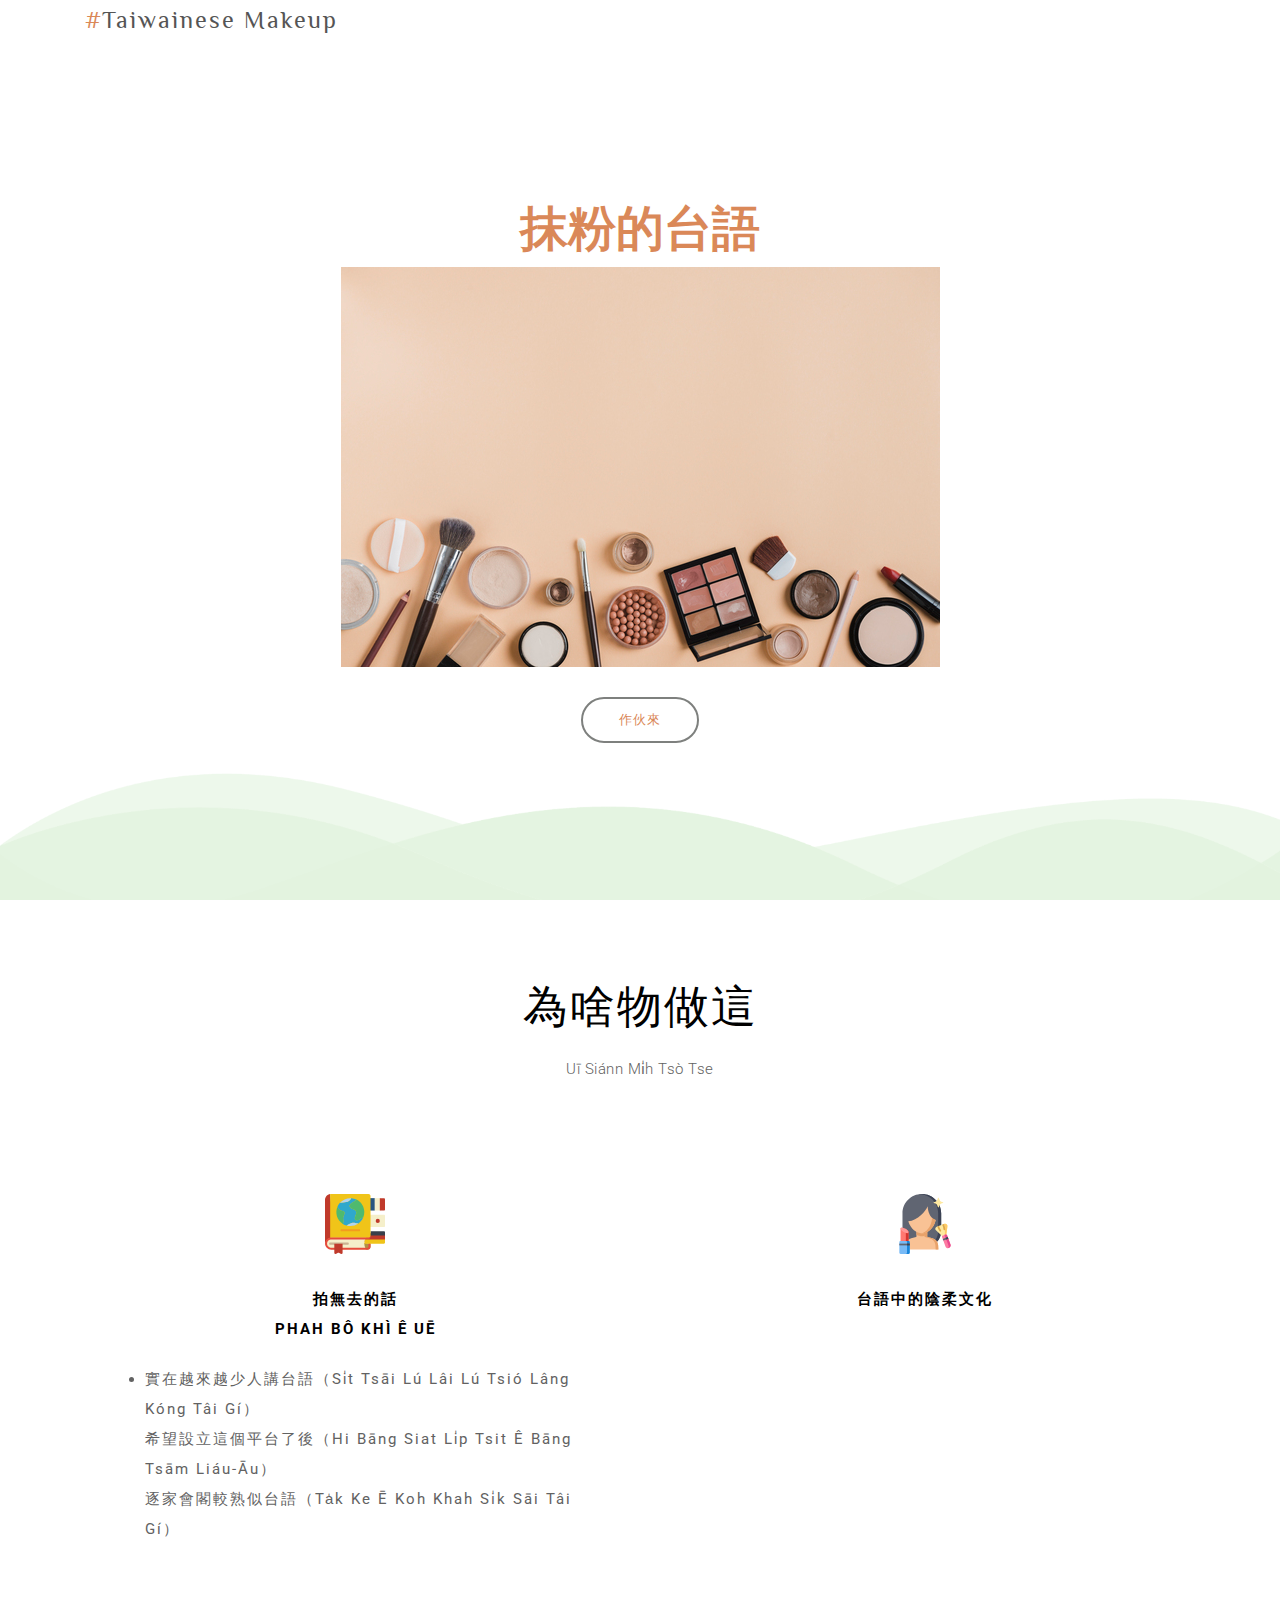
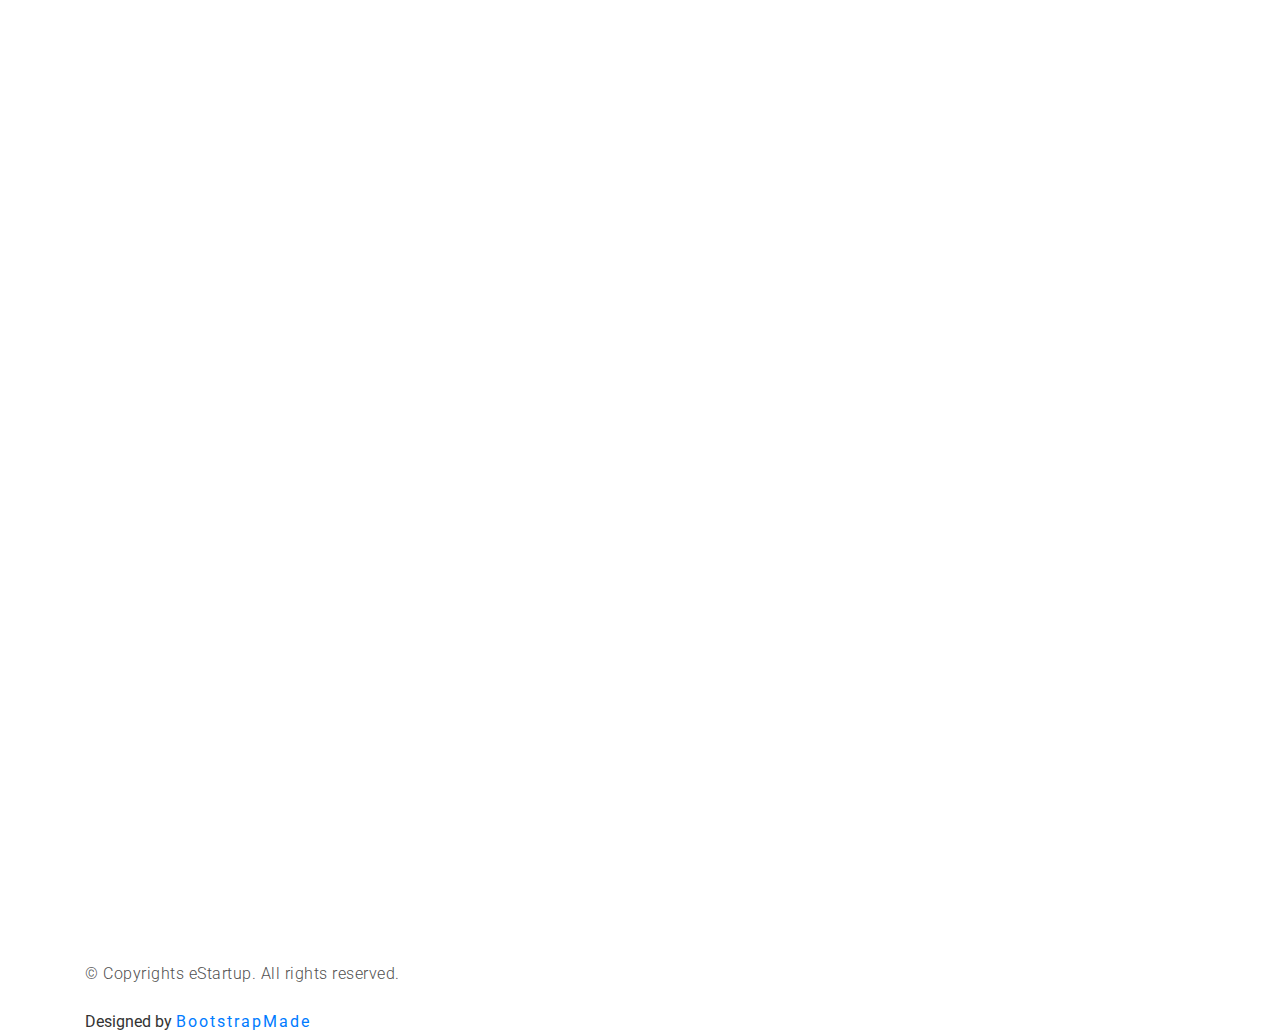
==== taiwanmakeup/index.html @ f529f841 "Add files via upload" ====
<!DOCTYPE html>
<html lang="en">

<head>
    <meta charset="utf-8">
    <title>抹粉的台語</title>
    <meta content="width=device-width, initial-scale=1.0" name="viewport">
    <meta content="" name="keywords">
    <meta content="" name="description">

    <!-- Favicons -->
    <link href="img/favicon.png" rel="icon">
    <link href="img/apple-touch-icon.png" rel="apple-touch-icon">

    <!-- Google Fonts -->
    <link href="https://fonts.googleapis.com/css?family=Open+Sans:300,300i,400,400i,700,700i|Roboto:100,300,400,500,700|Philosopher:400,400i,700,700i" rel="stylesheet">

    <!-- Bootstrap css -->
    <!-- <link rel="stylesheet" href="css/bootstrap.css"> -->
    <link href="lib/bootstrap/css/bootstrap.min.css" rel="stylesheet">

    <!-- Libraries CSS Files -->
    <link href="lib/owlcarousel/assets/owl.carousel.min.css" rel="stylesheet">
    <link href="lib/owlcarousel/assets/owl.theme.default.min.css" rel="stylesheet">
    <link href="lib/font-awesome/css/font-awesome.min.css" rel="stylesheet">
    <link href="lib/animate/animate.min.css" rel="stylesheet">
    <link href="lib/modal-video/css/modal-video.min.css" rel="stylesheet">

    <!-- Main Stylesheet File -->
    <link href="css/style.css" rel="stylesheet">

    <!-- =======================================================
    Theme Name: eStartup
    Theme URL: https://bootstrapmade.com/estartup-bootstrap-landing-page-template/
    Author: BootstrapMade.com
    License: https://bootstrapmade.com/license/
  ======================================================= -->
</head>

<body>

    <header id="header" class="header header-hide">
        <div class="container">

            <div id="logo" class="pull-left">
                <h1><a href="#body" class="scrollto"><span>#</span>Taiwainese Makeup</a></h1>
                <!-- Uncomment below if you prefer to use an image logo -->
                <!-- <a href="#body"><img src="img/logo.png" alt="" title="" /></a>-->
            </div>

            <!-- #nav-menu-container -->
        </div>
    </header>
    <!-- #header -->

    <!--==========================
    Hero Section
  ============================-->
    <section id="hero" class="wow fadeIn">
        <div class="hero-container">
            <div class="middle">

            </div>
            <br>
            <h1>抹粉的台語</h1>
            <img src="img/bg33.jpg" alt="Hero Imgs">
            <a href="#get-started" class="btn-get-started scrollto">作伙來</a>
        </div>
    </section>
    <!-- #hero -->

    <!--==========================
    Get Started Section
  ============================-->
    <section id="get-started" class="padd-section text-center wow fadeInUp">

        <div class="container">
            <div class="section-title text-center">

                <h2>為啥物做這</h2>
                <p class="separator">uī siánn mi̍h tsò tse</p>

            </div>
        </div>

        <div class="container">
            <div class="row">

                <div class="col-md-6 col-lg-6">
                    <div class="feature-block">

                        <img src="img/languages.svg" alt="img" class="img-fluid">
                        <h4>拍無去的話 <br> phah bô khì ê uē</h4>
                        <ul class="tt">
                            <li>實在越來越少人講台語（si̍t tsāi lú lâi lú tsió lâng kóng Tâi gí） <br>希望設立這個平台了後（hi bāng siat li̍p tsit ê bāng tsām liáu-āu） <br>逐家會閣較熟似台語（ta̍k ke ē koh khah si̍k sāi Tâi gí）
                            </li>
                        </ul>


                    </div>
                </div>

                <div class="col-md-6 col-lg-6">
                    <div class="feature-block">

                        <img src="img/makeover.svg" alt="img" class="img-fluid">
                        <h4>台語中的陰柔文化</h4>



                    </div>
                </div>


            </div>
        </div>

    </section>

    <!--==========================
    Features Section
  ============================-->

    <section id="features" class="padd-section text-center wow fadeInUp">

        <div class="container">
            <div class="section-title text-center">
                <h2>畫妝的家私</h2>
                <p class="separator">uē tsng ê ke si</p>
            </div>
        </div>

        <div class="container">
            <div class="row">

                <div class="col-md-6 col-lg-4">
                    <div class="feature-block">
                        <img src="img/16253.png" alt="img" class="img-fluid">
                        <h4>胭脂 <br> ian-tsi
                        </h4>
                    </div>
                </div>

                <div class="col-md-6 col-lg-4">
                    <div class="feature-block">
                        <img src="img/pp.png" alt="img" class="img-fluid">
                        <h4>膨膨 / 膨粉<br> phóng-phòng / phòng-hún </h4>
                    </div>
                </div>

                <div class="col-md-6 col-lg-4">
                    <div class="feature-block">
                        <img src="img/22.png" alt="img" class="img-fluid">
                        <h4>目彩 <br> ba̍k-tshái</h4>
                    </div>
                </div>

                <div class="col-md-6 col-lg-4">
                    <div class="feature-block">
                        <img src="img/333.png" alt="img" class="img-fluid">
                        <h4>喙䫌紅<br> tshuì-phué-âng
                        </h4>

                    </div>
                </div>

                <div class="col-md-6 col-lg-4">
                    <div class="feature-block">
                        <img src="img/18493.png" alt="img " class="img-fluid ">
                        <h4>目線 <br> ba̍k-suànn
                        </h4>

                    </div>
                </div>

                <div class="col-md-6 col-lg-4 ">
                    <div class="feature-block ">
                        <img src="img/29.png " alt="img " class="img-fluid ">
                        <h4>目睫毛膏 <br>ba̍k-tsiat-mn̂g-ko</h4>
                    </div>
                </div>

            </div>
        </div>
    </section>


    <!--==========================
    Pricing Table Section
  ============================-->


    <!--==========================
    Footer
  ============================-->
    <footer>

        <div class="copyrights ">
            <div class="container ">
                <p>&copy; Copyrights eStartup. All rights reserved.</p>
                <div class="credits ">
                    <!--
            All the links in the footer should remain intact.
            You can delete the links only if you purchased the pro version.
            Licensing information: https://bootstrapmade.com/license/
            Purchase the pro version with working PHP/AJAX contact form: https://bootstrapmade.com/buy/?theme=eStartup
          -->
                    Designed by <a href="https://bootstrapmade.com/ ">BootstrapMade</a>
                </div>
            </div>
        </div>

    </footer>



    <a href="# " class="back-to-top "><i class="fa fa-chevron-up "></i></a>

    <!-- JavaScript Libraries -->
    <script src="lib/jquery/jquery.min.js "></script>
    <script src="lib/jquery/jquery-migrate.min.js "></script>
    <script src="lib/bootstrap/js/bootstrap.bundle.min.js "></script>
    <script src="lib/superfish/hoverIntent.js "></script>
    <script src="lib/superfish/superfish.min.js "></script>
    <script src="lib/easing/easing.min.js "></script>
    <script src="lib/modal-video/js/modal-video.js "></script>
    <script src="lib/owlcarousel/owl.carousel.min.js "></script>
    <script src="lib/wow/wow.min.js "></script>
    <!-- Contact Form JavaScript File -->
    <script src="contactform/contactform.js "></script>

    <!-- Template Main Javascript File -->
    <script src="js/main.js "></script>

</body>

</html>
---- taiwanmakeup/lib/modal-video/css/modal-video.min.css ----
@keyframes modal-video{from{opacity:0}to{opacity:1}}@keyframes modal-video-inner{from{transform:translate(0, 100px)}to{transform:translate(0, 0)}}.modal-video{position:fixed;top:0;left:0;width:100%;height:100%;background-color:rgba(0,0,0,0.5);z-index:1000000;cursor:pointer;opacity:1;animation-timing-function:ease-out;animation-duration:.3s;animation-name:modal-video;-webkit-transition:opacity .3s ease-out;-moz-transition:opacity .3s ease-out;-ms-transition:opacity .3s ease-out;-o-transition:opacity .3s ease-out;transition:opacity .3s ease-out}.modal-video-close{opacity:0}.modal-video-close .modal-video-movie-wrap{-webkit-transform:translate(0, 100px);-moz-transform:translate(0, 100px);-ms-transform:translate(0, 100px);-o-transform:translate(0, 100px);transform:translate(0, 100px)}.modal-video-body{max-width:940px;width:100%;height:100%;margin:0 auto;display:table}.modal-video-inner{display:table-cell;vertical-align:middle;width:100%;height:100%}.modal-video-movie-wrap{width:100%;height:0;position:relative;padding-bottom:56.25%;background-color:#333;animation-timing-function:ease-out;animation-duration:.3s;animation-name:modal-video-inner;-webkit-transform:translate(0, 0);-moz-transform:translate(0, 0);-ms-transform:translate(0, 0);-o-transform:translate(0, 0);transform:translate(0, 0);-webkit-transition:-webkit-transform .3s ease-out;-moz-transition:-moz-transform .3s ease-out;-ms-transition:-ms-transform .3s ease-out;-o-transition:-o-transform .3s ease-out;transition:transform .3s ease-out}.modal-video-movie-wrap iframe{position:absolute;top:0;left:0;width:100%;height:100%}.modal-video-close-btn{position:absolute;z-index:2;top:-35px;right:-35px;display:inline-block;width:35px;height:35px;overflow:hidden;border:none;background:transparent}.modal-video-close-btn:before{transform:rotate(45deg)}.modal-video-close-btn:after{transform:rotate(-45deg)}.modal-video-close-btn:before,.modal-video-close-btn:after{content:'';position:absolute;height:2px;width:100%;top:50%;left:0;margin-top:-1px;background:#fff;border-radius:5px;margin-top:-6px}
---- taiwanmakeup/css/style.css ----
@charset "UTF-8";

/*
  Theme Name: eStartup
  Theme URL: https://bootstrapmade.com/estartup-bootstrap-landing-page-template/
  Author: BootstrapMade.com
  License: https://bootstrapmade.com/license/
*/


/*--------------------------------------------------------------
# General
--------------------------------------------------------------*/

body {
    background-color: #fff;
    color: #333;
}

h1,
h2,
h3,
h4,
h5,
h6 {
    margin: 0;
}

h2 {
    color: #000;
    font-weight: 600;
}

h4 {
    color: #000;
    font-size: 15px;
    font-weight: 700;
    letter-spacing: 2px;
    text-transform: uppercase;
    line-height: 2;
}

h5 {
    color: #626262;
    font-size: 16px;
    font-weight: 500;
}

a {
    letter-spacing: 2px;
    text-decoration: none;
}

ul {
    letter-spacing: 1px;
}

li {
    color: #626262;
    font-size: 15px;
    font-weight: 400;
    letter-spacing: 2px;
    line-height: 30px;
    text-transform: capitalize;
}

p {
    color: #505050;
    font-size: 16px;
    font-weight: 300;
    letter-spacing: 0.5px;
    line-height: 2;
    margin-bottom: 20px;
}

span {
    letter-spacing: 1px;
}

.img-fluid {
    height: 60px;
    margin-bottom: 30px;
    width: 60px;
}

#features .img-fluid {
    height: 120px;
    margin-bottom: 30px;
    width: 120px;
}

.container-full {
    padding-left: 0;
    padding-right: 0;
}

.btn {
    border: 1px solid #fff;
    border-radius: 50px;
    color: #fff;
    font-size: 11px;
    font-weight: 600;
    padding: 15px 40px;
    text-transform: uppercase;
    -moz-transition: all 0.5s ease-in-out 0s;
    -ms-transition: all 0.5s ease-in-out 0s;
    -o-transition: all 0.5s ease-in-out 0s;
    -webkit-transition: all 0.5s ease-in-out 0s;
    transition: all 0.5s ease-in-out 0s;
}

.btn-default:hover {
    color: #fff;
    background-color: #e6e6e6;
    border-color: #adadad;
}

.fa {
    font-size: 13px;
}


/* Back to top button */

.back-to-top {
    position: fixed;
    display: none;
    background: #da8858;
    line-height: 1;
    color: #fff;
    padding: 7px 12px 13px 12px;
    font-size: 16px;
    border-radius: 2px;
    right: 15px;
    bottom: 15px;
    transition: background 0.5s;
}

@media (max-width: 768px) {
    .back-to-top {
        bottom: 15px;
    }
}

.back-to-top:focus {
    background: #da8858;
    color: #fff;
    outline: none;
}

.back-to-top:hover {
    background: #da8858;
    color: #fff;
}


/*--------------------------------------------------------------
# Header
--------------------------------------------------------------*/

#header {
    background: #fff;
    position: fixed;
    left: 0;
    top: 0;
    right: 0;
    height: 48px;
    z-index: 3;
    transition: all 0.5s ease;
}

#header #logo {
    padding: 6px 0 0 0;
}

#header #logo h1 {
    color: #505050;
    font-family: "Philosopher", sans-serif;
    font-size: 24px;
    font-weight: 500;
    letter-spacing: 1px;
    margin: 0;
}

#header #logo h1 a {
    color: #555;
    line-height: 1;
    display: inline-block;
    text-decoration: none;
}

#header #logo h1 a span {
    color: #da8858;
}

#header #logo img {
    padding: 0;
    margin: 0;
}

.scroll-header {
    background: #fff;
    box-shadow: 0 3px 7px rgba(0, 0, 0, 0.1);
}


/*--------------------------------------------------------------
# Hero Section
--------------------------------------------------------------*/

#hero {
    width: 100%;
    height: calc(100vh - 40px);
    background: url(../img/hero-bg.png) center bottom no-repeat;
    background-size: 100%;
    position: relative;
    margin-top: 40px;
}

@media (min-width: 1025px) {
    #hero {
        background-attachment: fixed;
    }
}

#hero .hero-container {
    position: absolute;
    bottom: 0;
    top: 0;
    left: 0;
    right: 0;
    display: flex;
    justify-content: center;
    align-items: center;
    flex-direction: column;
    text-align: center;
}

#hero h1 {
    margin: 0 0 10px 0;
    font-size: 48px;
    font-weight: 700;
    line-height: 56px;
    font-family: "Philosopher", sans-serif;
    color: #da8858;
}

@media (max-width: 768px) {
    #hero h1 {
        font-size: 28px;
        line-height: 36px;
    }
}

#hero h2 {
    color: #777;
    margin-bottom: 30px;
    font-size: 20px;
    font-family: "Roboto", sans-serif;
    font-weight: 300;
}

@media (max-width: 768px) {
    #hero h2 {
        font-size: 18px;
        line-height: 24px;
        margin-bottom: 30px;
    }
}

#hero img {
    max-width: 95%;
    margin-bottom: 30px;
    margin-left: auto;
    margin-right: auto;
}

#hero .btn-get-started {
    font-family: "Roboto", sans-serif;
    text-transform: uppercase;
    font-weight: 400;
    font-size: 13px;
    letter-spacing: 1px;
    display: inline-block;
    padding: 11px 36px;
    border-radius: 50px;
    transition: 0.5s;
    margin-bottom: 30px;
    border: 2px solid #7e807e;
    background: #fff;
    color: #da8858;
    text-decoration: none;
}

#hero .btn-get-started:hover {
    background: #da8858;
    color: #fff;
}

#hero .btns a {
    color: #555;
    font-size: 11px;
    font-weight: 600;
    text-transform: uppercase;
    margin: 4px 20px;
    text-decoration: none;
    transition: 0.3s;
}

@media (max-width: 575px) {
    #hero .btns a {
        margin: 4px 8px;
    }
}

#hero .btns a:hover {
    color: #da8858;
}

.middle {
    padding: 5px
}


/*--------------------------------------------------------------
# Navigation Menu
--------------------------------------------------------------*/


/* Nav Menu Essentials */

.nav-menu,
.nav-menu * {
    margin: 0;
    padding: 0;
    list-style: none;
}

.nav-menu ul {
    position: absolute;
    display: none;
    top: 100%;
    left: 0;
    z-index: 99;
}

.nav-menu li {
    position: relative;
    white-space: nowrap;
}

.nav-menu>li {
    float: left;
}

.nav-menu li:hover>ul,
.nav-menu li.sfHover>ul {
    display: block;
}

.nav-menu ul ul {
    top: 0;
    left: 100%;
}

.nav-menu ul li {
    min-width: 180px;
}


/* Nav Menu Arrows */

.sf-arrows .sf-with-ul {
    padding-right: 22px;
}

.sf-arrows .sf-with-ul:after {
    content: "\f107";
    position: absolute;
    right: 8px;
    margin-top: 1px;
    font-family: FontAwesome;
    font-style: normal;
    font-weight: normal;
}

.sf-arrows ul .sf-with-ul:after {
    content: "\f105";
}


/* Nav Meu Container */

#nav-menu-container {
    float: right;
    margin: 0 0 0 0;
}

@media (max-width: 1024px) {
    #nav-menu-container {
        display: none;
    }
}


/* Nav Meu Styling */

.nav-menu a {
    padding: 8px 8px;
    text-decoration: none;
    display: inline-block;
    color: #555;
    font-family: "Roboto", sans-serif;
    font-weight: 400;
    font-size: 14px;
    outline: none;
    letter-spacing: 0;
    transition: 0.3s;
}

.nav-menu li:hover>a,
.nav-menu>.menu-active>a {
    color: #da8858;
}

.nav-menu>li {
    margin-left: 10px;
}

.nav-menu ul {
    margin: 0;
    padding: 10px;
    box-shadow: 0px 0px 30px rgba(127, 137, 161, 0.25);
    background: #fff;
}

.nav-menu ul li {
    transition: 0.3s;
}

.nav-menu ul li a {
    padding: 5px 10px;
    color: #333;
    transition: 0.3s;
    display: block;
    font-size: 14px;
    text-transform: none;
}

.nav-menu ul li:hover>a {
    color: #da8858;
}

.nav-menu ul ul {
    margin: 0;
}


/* Mobile Nav Toggle */

#mobile-nav-toggle {
    position: fixed;
    right: 0;
    top: 0;
    z-index: 999;
    margin: 4px 20px 0 0;
    border: 0;
    background: none;
    font-size: 24px;
    display: none;
    transition: all 0.4s;
    outline: none;
    cursor: pointer;
}

#mobile-nav-toggle i {
    color: #555;
    font-size: 24px;
}

@media (max-width: 1024px) {
    #mobile-nav-toggle {
        display: inline;
    }
}


/* Mobile Nav Styling */

#mobile-nav {
    position: fixed;
    top: 0;
    padding-top: 18px;
    bottom: 0;
    z-index: 998;
    background: rgba(52, 59, 64, 0.9);
    left: -260px;
    width: 260px;
    overflow-y: auto;
    transition: 0.4s;
}

#mobile-nav ul {
    padding: 0;
    margin: 0;
    list-style: none;
}

#mobile-nav ul li {
    position: relative;
}

#mobile-nav ul li a {
    color: #fff;
    font-size: 14px;
    overflow: hidden;
    padding: 6px 22px 6px 15px;
    position: relative;
    text-decoration: none;
    width: 100%;
    display: block;
    outline: none;
    letter-spacing: 0;
}

#mobile-nav ul li a:hover {
    color: #fff;
}

#mobile-nav ul li li {
    padding-left: 30px;
}

#mobile-nav ul .menu-has-children i {
    position: absolute;
    right: 0;
    z-index: 99;
    padding: 15px;
    cursor: pointer;
    color: #fff;
}

#mobile-nav ul .menu-has-children i.fa-chevron-up {
    color: #da8858;
}

#mobile-nav ul .menu-item-active {
    color: #da8858;
}

#mobile-body-overly {
    width: 100%;
    height: 100%;
    z-index: 997;
    top: 0;
    left: 0;
    position: fixed;
    background: rgba(52, 59, 64, 0.9);
    display: none;
}


/* Mobile Nav body classes */

body.mobile-nav-active {
    overflow: hidden;
}

body.mobile-nav-active #mobile-nav {
    left: 0;
}

body.mobile-nav-active #mobile-nav-toggle i {
    color: #fff;
}


/*--------------------------------------------------------------
# Sections
--------------------------------------------------------------*/

.padd-section {
    padding-bottom: 80px;
    padding-top: 80px;
}

@media (max-width: 992px) {
    .padd-section {
        padding-top: 40px;
        padding-bottom: 40px;
    }
}

.section-title {
    margin-bottom: 80px;
}

@media (max-width: 992px) {
    .section-title {
        margin-bottom: 40px;
    }
}

.section-title h2 {
    font-family: "Roboto", sans-serif;
    font-size: 45px;
    font-weight: 100;
    letter-spacing: 2px;
    margin-bottom: 20px;
    text-transform: capitalize;
}

.section-title .separator {
    margin: 0;
}

.separator {
    color: #626262;
    font-family: "Roboto", sans-serif;
    font-size: 15px;
    font-weight: 300;
    margin-bottom: 30px;
    text-transform: capitalize;
}


/* Get Started Section
--------------------------------*/

#get-started {
    display: inline-block;
    height: 100%;
    width: 100%;
}

#get-started .feature-block {
    background: #fff none repeat scroll 0 0;
    padding: 30px 20px;
    transition: all 0.5s ease-in-out 0s;
}

.tt {
    text-align: left;
}

@media (max-width: 991px) {
    #get-started .feature-block {
        margin-bottom: 30px;
    }
}

#get-started .feature-block:hover {
    box-shadow: 0 0 35px rgba(0, 0, 0, 0.1);
    transition: all 0.5s ease-in-out 0s;
}

#get-started .feature-block h4 {
    margin-bottom: 20px;
}

#get-started .feature-block p {
    margin-bottom: 20px;
}

#get-started .feature-block a {
    color: #505050;
    font-size: 12px;
    font-weight: 600;
    text-decoration: none;
    text-transform: capitalize;
    transition: 0.3s;
}

#get-started .feature-block a:hover {
    color: #da8858;
}


/* About Us Section
--------------------------------*/

#about-us img {
    max-width: 100%;
}

#about-us .about-content {
    padding-top: 60px;
}

#about-us .about-content h2 {
    color: #252525;
    font-family: "roboto";
    font-size: 39px;
    font-weight: 100;
    letter-spacing: 2px;
    margin-bottom: 20px;
    text-transform: capitalize;
}

#about-us .about-content span {
    font-weight: 700;
    padding-right: 10px;
    text-transform: uppercase;
}

#about-us .about-content ul li {
    line-height: 36px;
}

#about-us .about-content ul li .fa {
    padding-right: 20px;
}


/* Features Section
--------------------------------*/

#features {
    display: inline-block;
    height: 100%;
    width: 100%;
}

#features .feature-block {
    background: #fff none repeat scroll 0 0;
    padding: 30px 20px;
    margin-bottom: 30px;
    transition: all 0.5s ease-in-out 0s;
}

#features .feature-block:hover {
    box-shadow: 0 0 35px rgba(0, 0, 0, 0.1);
    transition: all 0.5s ease-in-out 0s;
}

#features .feature-block h4 {
    margin-bottom: 20px;
}

#features .feature-block p {
    margin-bottom: 0;
}


/* Screenshots Section
--------------------------------*/

.owl-dot.active>span {
    height: 10px !important;
    width: 10px !important;
}

.owl-theme .owl-dots .owl-dot span {
    height: 10px !important;
    width: 10px !important;
}

.owl-item img {
    cursor: pointer;
}

.owl-stage-outer {
    margin-bottom: 30px;
}

.owl-theme .owl-nav {
    display: none;
    margin-top: 10px;
}

.owl-theme .owl-dots .owl-dot.active span,
.owl-theme .owl-dots .owl-dot:hover span {
    background: #da8858;
}

.owl-theme .owl-dots .owl-dot span {
    background: #ddd;
}


/* Video Section
--------------------------------*/

#video {
    background: url(../img/video-bg.jpg) center center;
    background-repeat: no-repeat;
    background-size: cover;
    height: 400px;
    overflow: hidden;
}

#video .overlay {
    background: rgba(0, 0, 0, 0.85);
    height: 100%;
}

#video .overlay .play-btn {
    width: 94px;
    height: 94px;
    background: radial-gradient(#da8858 50%, rgba(113, 197, 93, 0.15) 52%);
    border-radius: 50%;
    display: block;
    margin: 153px auto 0;
    position: relative;
    overflow: hidden;
}

#video .overlay .play-btn::after {
    content: '';
    position: absolute;
    left: 50%;
    top: 50%;
    -webkit-transform: translateX(-40%) translateY(-50%);
    transform: translateX(-40%) translateY(-50%);
    width: 0;
    height: 0;
    border-top: 10px solid transparent;
    border-bottom: 10px solid transparent;
    border-left: 15px solid #fff;
    z-index: 100;
    transition: all 400ms cubic-bezier(0.55, 0.055, 0.675, 0.19);
}

#video .overlay .play-btn:before {
    content: '';
    position: absolute;
    width: 120px;
    height: 120px;
    -webkit-animation-delay: 0s;
    animation-delay: 0s;
    -webkit-animation: pulsate1 2s;
    animation: pulsate1 2s;
    -webkit-animation-direction: forwards;
    animation-direction: forwards;
    -webkit-animation-iteration-count: infinite;
    animation-iteration-count: infinite;
    -webkit-animation-timing-function: steps;
    animation-timing-function: steps;
    opacity: 1;
    border-radius: 50%;
    border: 2px solid rgba(255, 255, 255, 0.5);
    top: -15%;
    left: -15%;
    background: rgba(198, 16, 0, 0);
}

#video .overlay .play-btn:hover::after {
    border-left: 15px solid #da8858;
    -webkit-transform: scale(20);
    transform: scale(20);
}

#video .overlay .play-btn:hover::before {
    content: '';
    position: absolute;
    left: 50%;
    top: 50%;
    -webkit-transform: translateX(-40%) translateY(-50%);
    transform: translateX(-40%) translateY(-50%);
    width: 0;
    height: 0;
    border: none;
    border-top: 10px solid transparent;
    border-bottom: 10px solid transparent;
    border-left: 15px solid #fff;
    z-index: 200;
    -webkit-animation: none;
    animation: none;
    border-radius: 0;
}

@-webkit-keyframes pulsate1 {
    0% {
        -webkit-transform: scale(0.6, 0.6);
        transform: scale(0.6, 0.6);
        opacity: 1;
    }
    100% {
        -webkit-transform: scale(1, 1);
        transform: scale(1, 1);
        opacity: 0;
    }
}

@keyframes pulsate1 {
    0% {
        -webkit-transform: scale(0.6, 0.6);
        transform: scale(0.6, 0.6);
        opacity: 1;
    }
    100% {
        -webkit-transform: scale(1, 1);
        transform: scale(1, 1);
        opacity: 0;
    }
}

@-webkit-keyframes pulsate2 {
    0% {
        -webkit-transform: scale(0.1, 0.1);
        transform: scale(0.1, 0.1);
        opacity: 1;
    }
    100% {
        -webkit-transform: scale(1, 1);
        transform: scale(1, 1);
        opacity: 0;
    }
}


/* Team Section
--------------------------------*/

#team .team-block {
    box-shadow: 0 0 35px rgba(0, 0, 0, 0.1);
    height: 254px;
    overflow: hidden;
    position: relative;
    width: 100%;
}

@media (max-width: 991px) {
    #team .team-block {
        margin-bottom: 30px;
    }
}

#team .team-block img {
    width: 100%;
}

#team .team-block .team-content {
    background: #fff none repeat scroll 0 0;
    bottom: 0;
    box-shadow: 0 0 4px 0 rgba(0, 0, 0, 0.2), 0 0 0 0 rgba(0, 0, 0, 0.19);
    bottom: -147px;
    padding: 20px 0;
    position: absolute;
    width: 100%;
    transition: all 0.5s ease-in-out 0s;
}

#team .team-block .team-content ul {
    display: block;
    width: 100%;
}

#team .team-block .team-content ul li {
    display: inline-block;
}

#team .team-block .team-content ul li a {
    color: #626262;
}

#team .team-block .team-content ul li a .fa {
    float: left;
    padding-left: 10px;
    padding-right: 10px;
    transition: 0.3s;
}

#team .team-block .team-content ul li a .fa:hover {
    color: #da8858;
}

#team .team-block .team-content ul>span {
    display: inline-block;
    font-size: 14px;
    font-weight: 300;
    letter-spacing: 0.5px;
    margin-bottom: 20px;
    text-transform: uppercase;
}

#team .team-block:hover .team-content {
    bottom: 0px;
    transition: all 0.5s ease-in-out 0s;
}


/* Testimonials Section
--------------------------------*/

#testimonials .testimonials-content {
    box-shadow: 0 0 35px rgba(0, 0, 0, 0.1);
    padding: 49px 20px;
}

#testimonials .testimonials-content::before {
    color: #da8858;
    content: "";
    display: inline-block;
    font: 70px/1 FontAwesome;
    position: absolute;
    right: 43px;
    text-align: left;
    top: -29px;
}

#testimonials .top-top>h2 {
    font-family: "Roboto" sans-serif;
    font-size: 45px;
    font-weight: 100;
    letter-spacing: 2px;
    margin-bottom: 20px;
    text-transform: capitalize;
}

#testimonials .top-top>h4 {
    font: 700 12px Lato, sans-serif;
}

#testimonials .top-top span {
    font-size: 12px;
    font-weight: 300;
    margin-left: 26px;
}

#testimonials .btm-btm ul li {
    float: left;
    margin-left: 13px;
    border-radius: 50%;
    margin-right: 13px;
    background: #ddd none repeat scroll 0 0;
    border-radius: 50%;
    box-shadow: 0 0 35px rgba(0, 0, 0, 0.1);
    cursor: pointer;
    display: block;
    height: 10px;
    width: 10px;
}

#testimonials .btm-btm .active {
    background: #da8858;
}

.carousel-indicators {
    position: relative;
    bottom: 0;
    left: 0;
    bottom: 0 !important;
    z-index: 15;
    width: auto;
    padding-left: 0;
    margin: 30px auto 0 auto;
    margin-right: auto;
    text-align: center;
    list-style: none;
    margin-bottom: 0;
    display: inline-block;
}

.carousel-indicators li {
    margin: 0;
}


/* Pricing Table Section
--------------------------------*/

#pricing .block-pricing {
    background: #fff;
    box-shadow: 0 0 0 0 rgba(0, 0, 0, 0.2), 0 0 4px 0 rgba(0, 0, 0, 0.19);
    display: inline-block;
    position: relative;
    width: 100%;
}

@media (max-width: 991px) {
    #pricing .block-pricing {
        margin-bottom: 30px;
    }
}

#pricing .block-pricing .table {
    margin-bottom: 0;
    padding: 30px 15px;
    max-width: 100%;
    width: 100%;
}

#pricing .block-pricing .table h4 {
    padding-bottom: 30px;
}

#pricing .block-pricing h2 {
    margin-bottom: 30px;
}

#pricing .block-pricing ul {
    list-style: outside none none;
    margin: 10px auto;
    max-width: 240px;
    padding: 0;
}

#pricing .block-pricing ul li {
    border-bottom: 1px solid rgba(153, 153, 153, 0.3);
    padding: 12px 0;
    text-align: center;
}

#pricing .block-pricing ul li b {
    color: #3c4857;
}

#pricing .block-pricing .table .table_btn a {
    background: #da8858;
    color: #fff;
    margin: 0;
    display: inline-block;
}

#pricing .block-pricing .table .table_btn a:hover {
    background: #55b03f;
}

#pricing .block-pricing .table .table_btn a .fa {
    font-size: 13px;
    margin-right: 5px;
}

#pricing .p-container {
    padding-left: 0;
    padding-right: 0;
    align-self: center
}


/* Blog Section
--------------------------------*/

@media (max-width: 991px) {
    #blog .block-blog {
        margin-bottom: 30px;
    }
}

#blog .block-blog img {
    width: 100%;
}

#blog .block-blog .content-blog {
    box-shadow: 0 0 0 0 rgba(0, 0, 0, 0.2), 0 0 4px 0 rgba(0, 0, 0, 0.19);
    display: inline-block;
    min-height: 125px;
    padding: 20px 10px;
    width: 100%;
}

#blog .block-blog .content-blog h4 {
    line-height: 24px;
    margin-bottom: 20px;
    text-transform: capitalize;
    font-weight: normal;
    letter-spacing: 0;
    font-size: 16px;
}

#blog .block-blog .content-blog h4 a {
    color: #555;
    text-decoration: none;
    transition: 0.3s;
}

#blog .block-blog .content-blog h4 a:hover {
    color: #da8858;
}

#blog .block-blog .content-blog>span {
    float: left;
    font-size: 12px;
}

#blog .block-blog .content-blog a.readmore {
    color: #505050;
    font-size: 12px;
    font-weight: 600;
    text-decoration: none;
    transition: 0.3s;
    letter-spacing: 0;
    text-transform: capitalize;
}

#blog .block-blog .content-blog a.readmore:hover {
    color: #da8858;
}


/* Newsletter Section
--------------------------------*/

#newsletter {
    background: transparent url(../img/newsletter-bg.jpg) no-repeat center top fixed;
    background-size: cover;
}

#newsletter .overlay {
    background: linear-gradient(rgba(255, 255, 255, 0.9) 0%, rgba(255, 255, 255, 0.2) 95%);
    height: 100%;
    width: 100%;
}

#newsletter .form-control {
    background-color: transparent;
    border: 1px solid #dddddd;
    border-radius: 0;
    color: #888;
    font-size: 11px;
    font-weight: 600;
    height: 50px;
    text-align: center;
    width: 70%;
    background: #fff;
}

@media (max-width: 575px) {
    #newsletter .form-control {
        margin-bottom: 30px;
        width: 100%;
    }
}

#newsletter .form-control:focus {
    border-color: #da8858;
    box-shadow: none;
    outline: 0 none;
}

#newsletter .btn {
    background: #da8858;
    border: 0;
    border-radius: 0;
    height: 50px;
    width: 30%;
    transition: 0.3s;
}

@media (max-width: 575px) {
    #newsletter .btn {
        width: 100%;
    }
}

#newsletter .btn:hover {
    background: #55b03f;
}

#newsletter .btn .fa {
    padding-right: 10px;
}

#newsletter ul {
    display: inline-block;
    margin-top: 40px;
    margin-bottom: 0;
}

#newsletter ul li {
    background: #71c55d;
    border-radius: 50px;
    float: left;
    height: 35px;
    line-height: 35px;
    margin-left: 10px;
    margin-right: 10px;
    width: 35px;
    transition: 0.3s;
}

#newsletter ul li:hover {
    background: #55b03f;
}

#newsletter ul li .fa {
    color: #fff;
}


/* Contact Section
--------------------------------*/

#contact {
    background: #fff;
}

#contact .info {
    color: #222;
}

#contact .info i {
    font-size: 32px;
    color: #da8858;
    float: left;
}

#contact .info p {
    padding: 0 0 10px 50px;
    margin-bottom: 20px;
    line-height: 22px;
    font-size: 14px;
}

#contact .info .email p {
    padding-top: 5px;
}

#contact .social-links {
    padding-bottom: 20px;
}

#contact .social-links a {
    font-size: 18px;
    display: inline-block;
    background: #da8858;
    color: #fff;
    line-height: 1;
    padding: 6px 0 8px 0;
    border-radius: 50%;
    text-align: center;
    width: 36px;
    height: 36px;
    transition: 0.3s;
}

#contact .social-links a:hover {
    background: #55b03f;
    color: #fff;
}

#contact .form #sendmessage {
    color: #da8858;
    border: 1px solid #da8858;
    display: none;
    text-align: center;
    padding: 15px;
    font-weight: 600;
    margin-bottom: 15px;
}

#contact .form #errormessage {
    color: red;
    display: none;
    border: 1px solid red;
    text-align: center;
    padding: 15px;
    font-weight: 600;
    margin-bottom: 15px;
}

#contact .form #sendmessage.show,
#contact .form #errormessage.show,
#contact .form .show {
    display: block;
}

#contact .form .validation {
    color: red;
    display: none;
    margin: 0 0 20px;
    font-weight: 400;
    font-size: 13px;
}

#contact .form input,
#contact .form textarea {
    border-radius: 0;
    box-shadow: none;
    font-size: 14px;
    padding: 12px 10px;
    line-height: 1;
}

#contact .form button[type="submit"] {
    background: #da8858;
    border: 0;
    padding: 10px 24px;
    color: #fff;
    transition: 0.4s;
}

#contact .form button[type="submit"]:hover {
    background: #92d283;
}


/*--------------------------------------------------------------
# Footer
--------------------------------------------------------------*/

.footer {
    background: #2a2c30;
    padding-top: 50px;
}

.footer .footer-logo .navbar-brand {
    color: #fff;
    display: inline-block;
    float: none;
    font-family: "Philosopher", sans-serif;
    font-size: 24px;
    font-weight: 500;
    height: 100%;
    letter-spacing: 0.2em;
    padding-left: 0;
    padding-top: 0;
}

.footer .footer-logo p {
    color: #fff;
    font-size: 12px;
    letter-spacing: 1px;
}

.footer .list-menu>h4 {
    color: #fff;
    padding-bottom: 20px;
}

.footer .list-menu ul li a {
    color: #fff;
    font-size: 12px;
    padding-left: 5px;
    text-decoration: none;
    letter-spacing: 0;
}

.footer .copyrights {
    background: #fff;
    margin-top: 50px;
    text-align: center;
    padding: 25px;
}

.footer .copyrights p,
.footer .copyrights .credits {
    margin: 0;
    padding: 0;
    font-family: "Open Sans", sans-serif;
    font-weight: normal;
    font-size: 14px;
    letter-spacing: 0;
}

.footer .copyrights p a,
.footer .copyrights .credits a {
    letter-spacing: 0;
    color: #da8858;
}
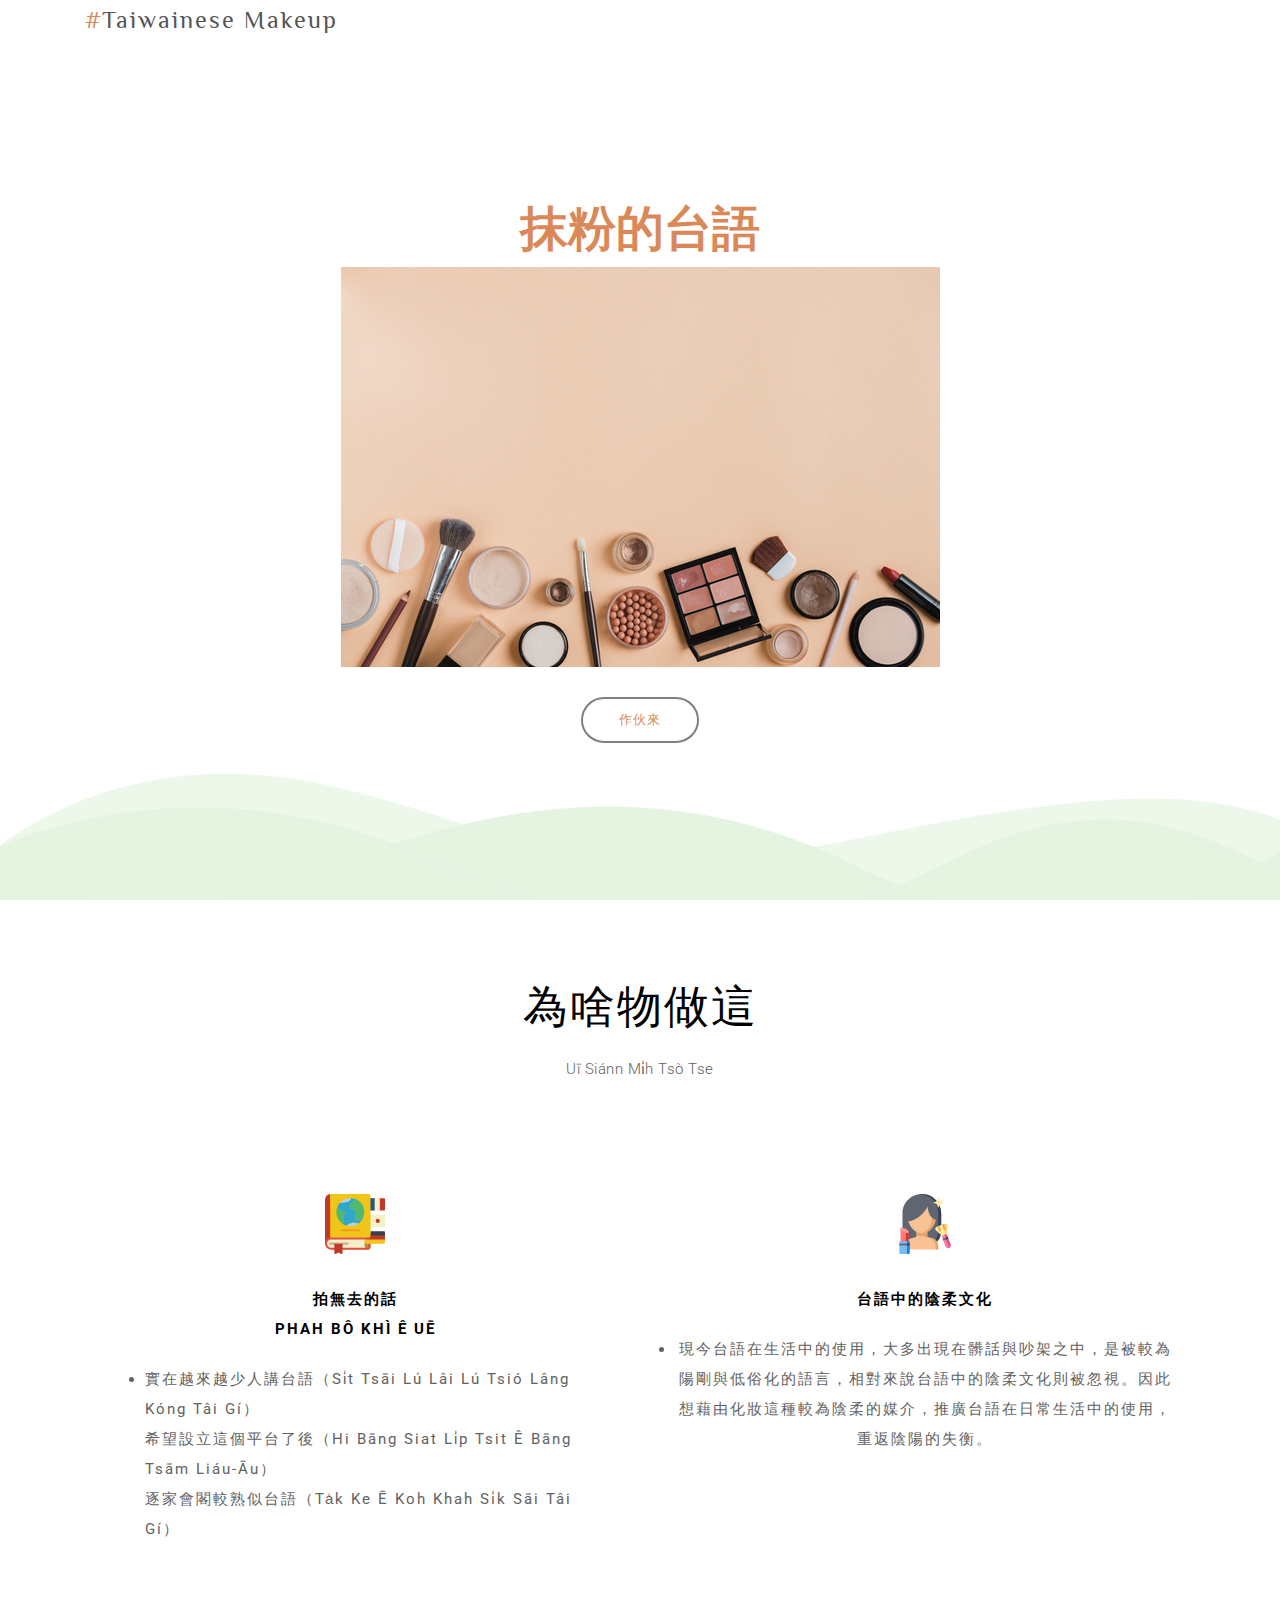
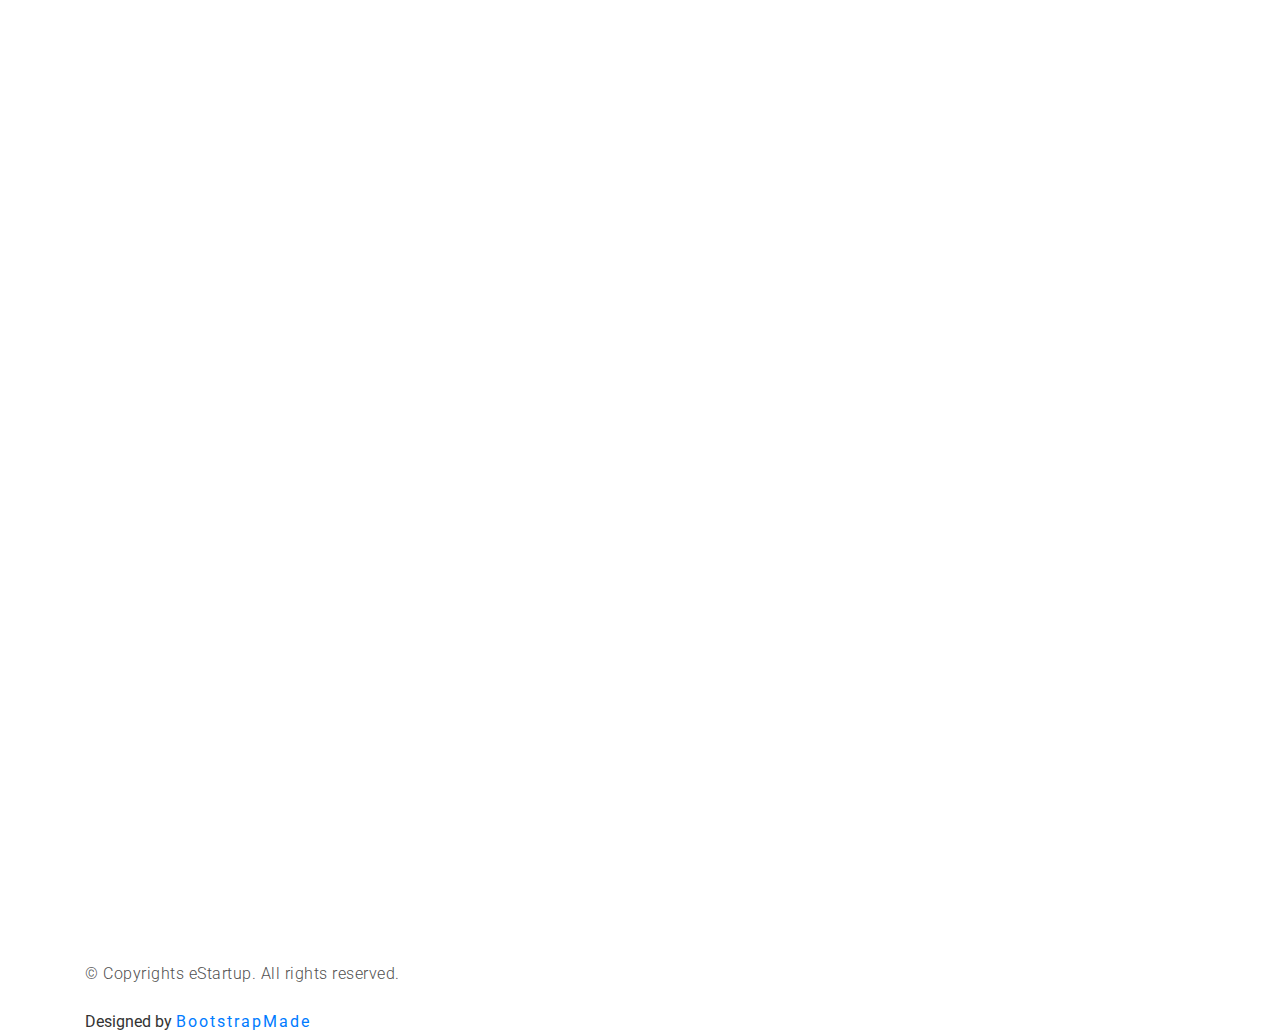
==== commit 2c481ea3: "Update index.html" ====
--- a/taiwanmakeup/index.html
+++ b/taiwanmakeup/index.html
@@ -105,6 +105,8 @@
 
                         <img src="img/makeover.svg" alt="img" class="img-fluid">
                         <h4>台語中的陰柔文化</h4>
+                        <li>現今台語在生活中的使用，大多出現在髒話與吵架之中，是被較為陽剛與低俗化的語言，相對來說台語中的陰柔文化則被忽視。因此想藉由化妝這種較為陰柔的媒介，推廣台語在日常生活中的使用，重返陰陽的失衡。
+                        </li>
 
 
 
@@ -234,4 +236,4 @@
 
 </body>
 
-</html>+</html>
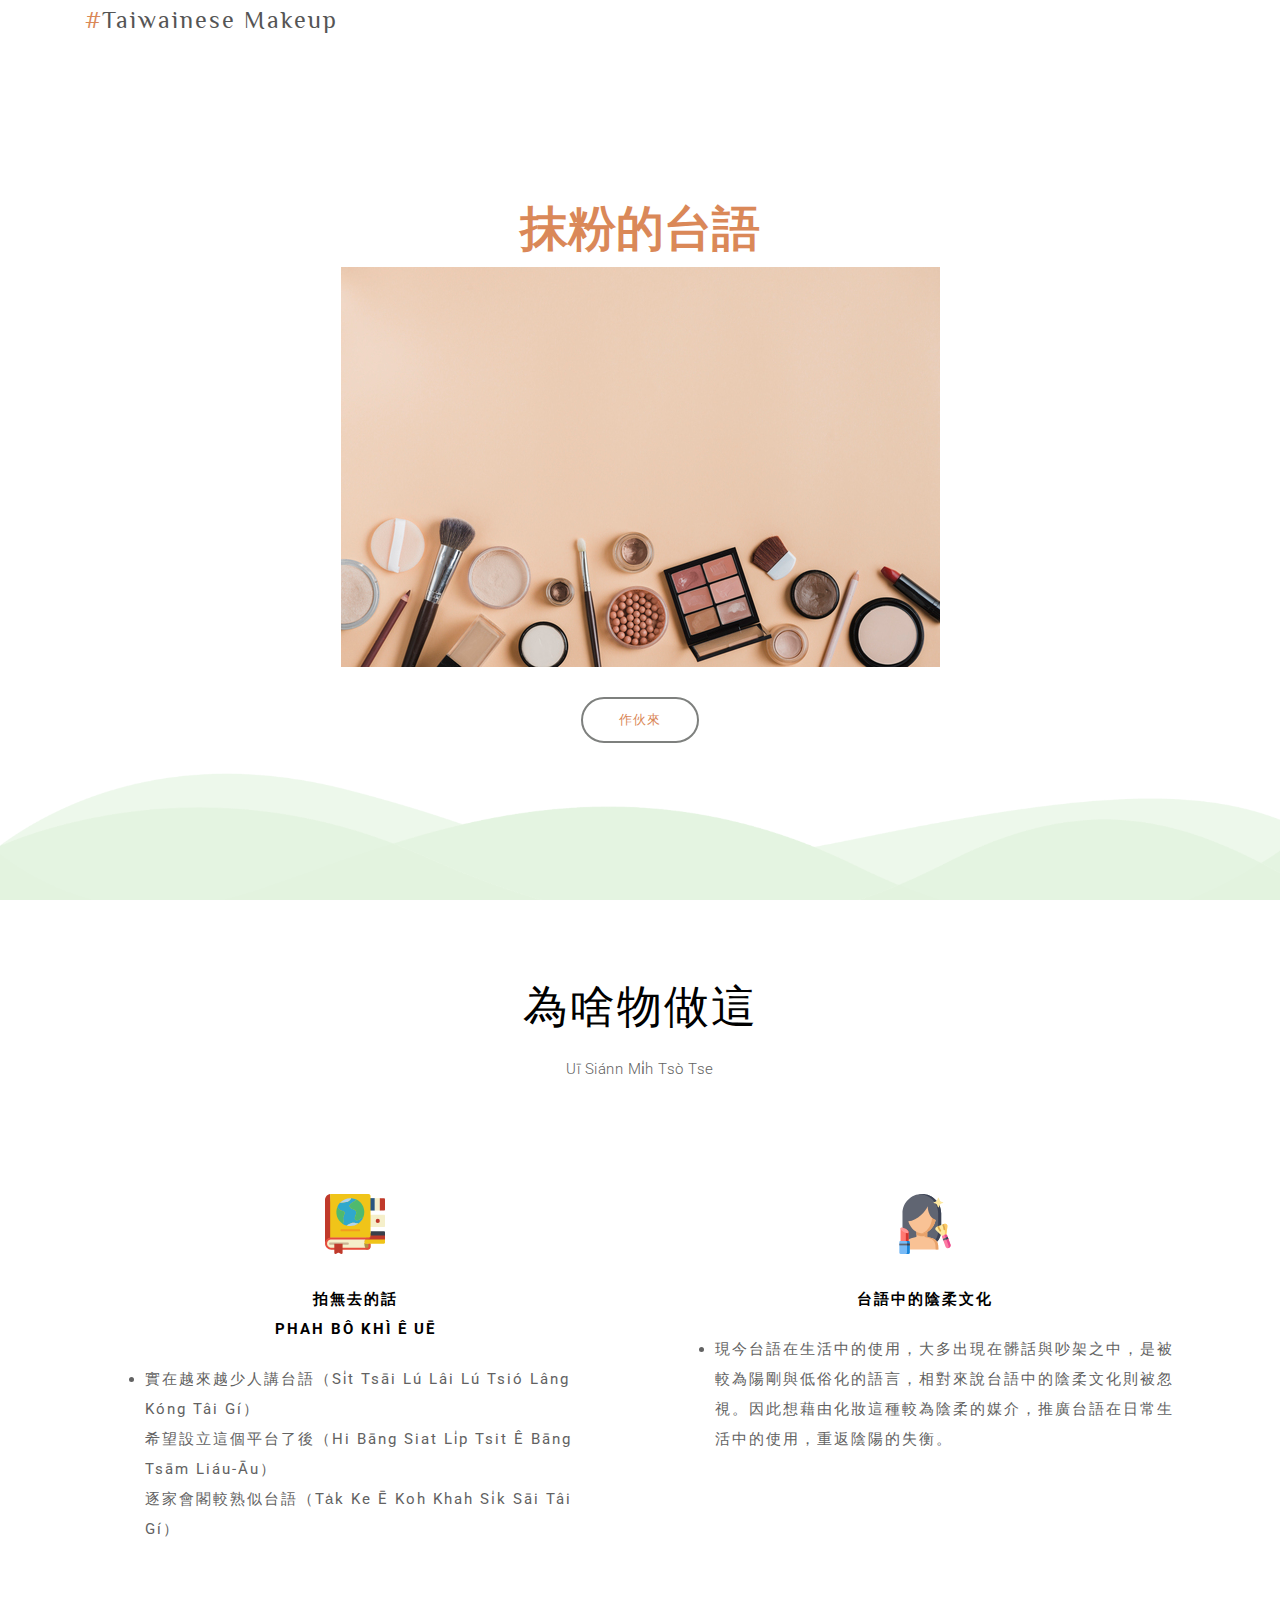
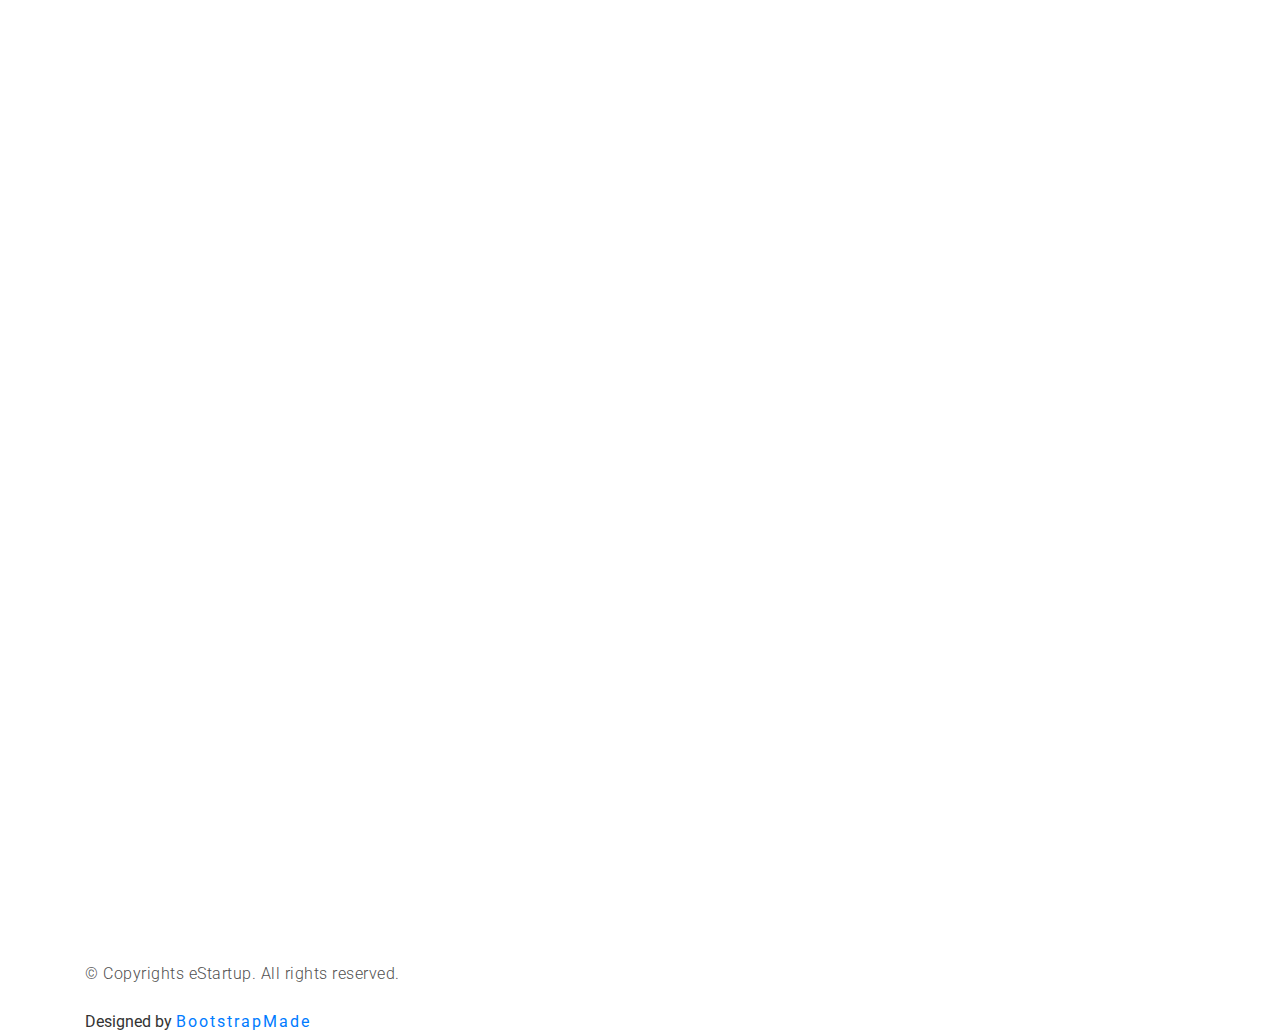
==== commit 422a4c59: "Update index.html" ====
--- a/taiwanmakeup/index.html
+++ b/taiwanmakeup/index.html
@@ -105,8 +105,10 @@
 
                         <img src="img/makeover.svg" alt="img" class="img-fluid">
                         <h4>台語中的陰柔文化</h4>
-                        <li>現今台語在生活中的使用，大多出現在髒話與吵架之中，是被較為陽剛與低俗化的語言，相對來說台語中的陰柔文化則被忽視。因此想藉由化妝這種較為陰柔的媒介，推廣台語在日常生活中的使用，重返陰陽的失衡。
-                        </li>
+                        <ul class="tt">
+                            <li>現今台語在生活中的使用，大多出現在髒話與吵架之中，是被較為陽剛與低俗化的語言，相對來說台語中的陰柔文化則被忽視。因此想藉由化妝這種較為陰柔的媒介，推廣台語在日常生活中的使用，重返陰陽的失衡。
+                            </li>
+                        </ul>
 
 
 
